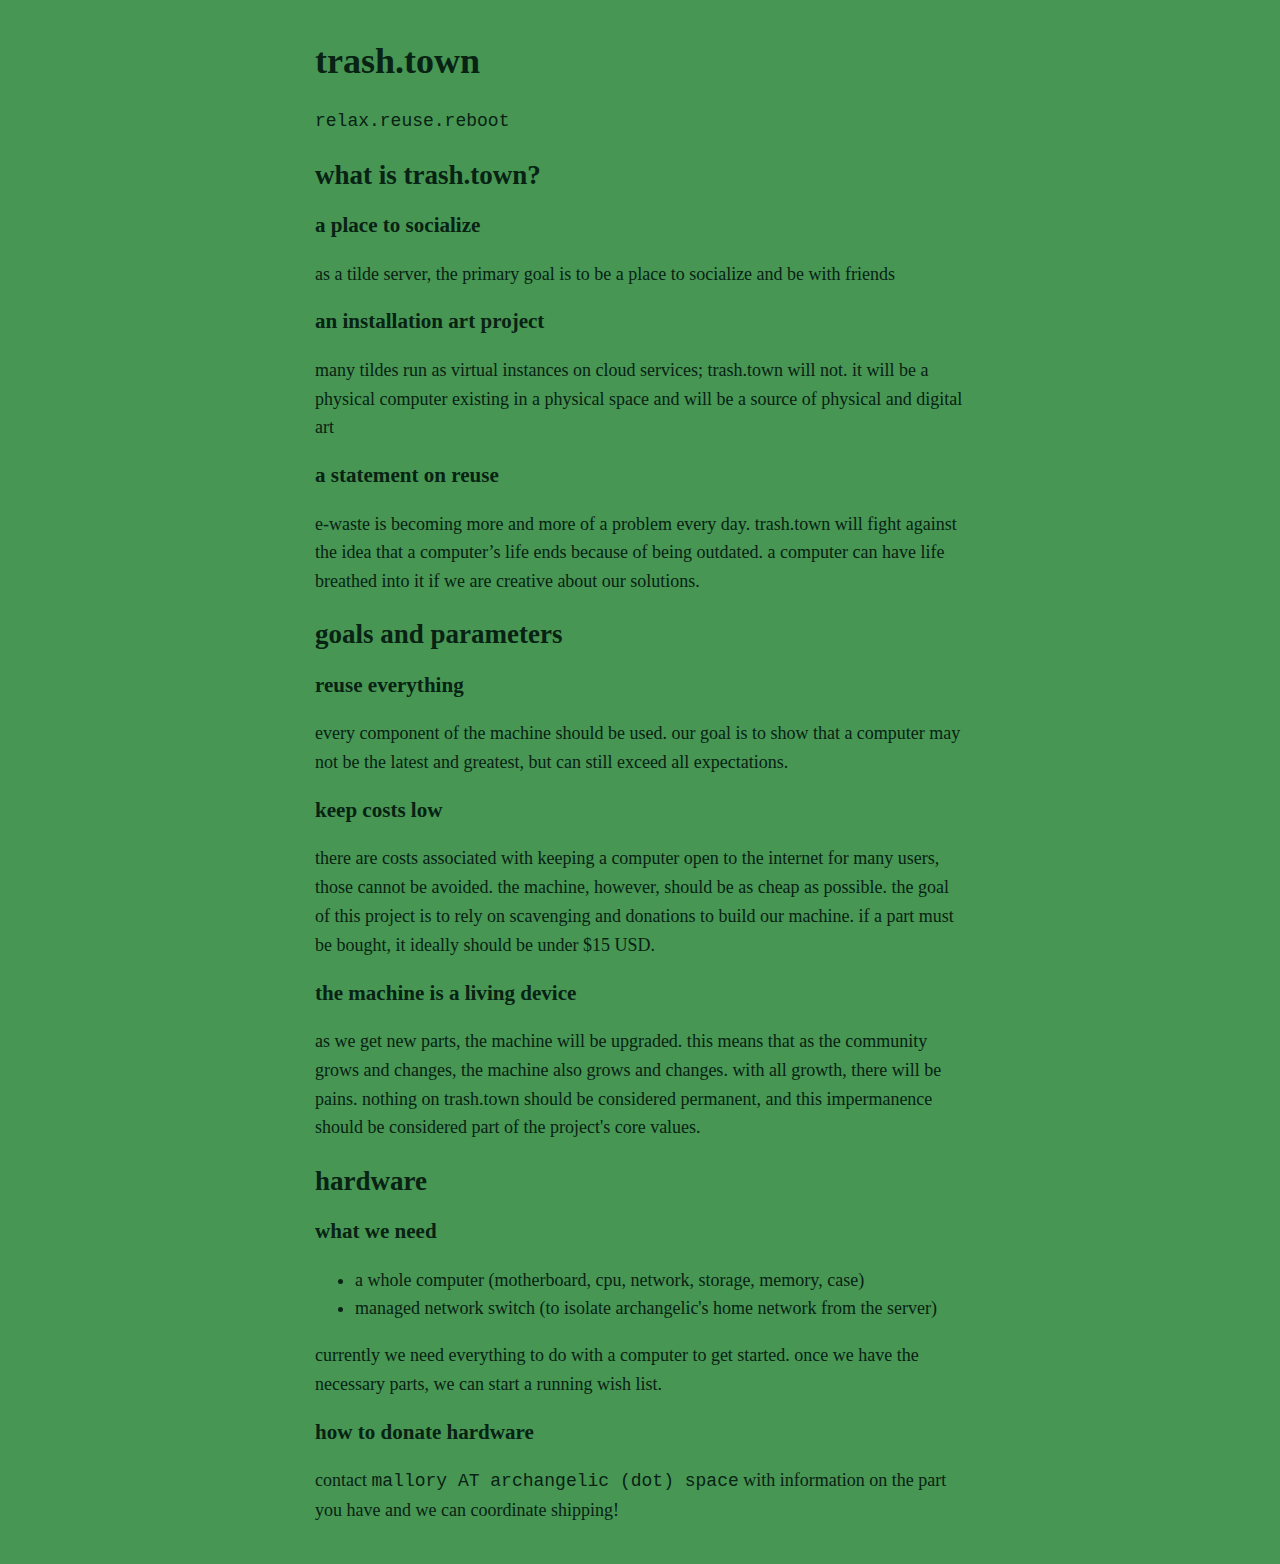
==== docs/index.html @ e5f98b77 "add static page" ====
<html>
<head>
    <meta charset="utf-8">
    <meta name="viewport" content="width=device-width, initial-scale=1">
    <link rel="stylesheet" href="style/style.css">
    <link rel="stylesheet" media="screen" href="https://fontlibrary.org/face/fantasque-sans-mono" type="text/css"/>
    <title>trash.town - relax.reuse.reboot</title>
</head>
<body>
<h1>trash.town</h1>
<p><code>relax.reuse.reboot</code></p>
<h2>what is trash.town?</h2>
<h3>a place to socialize</h3>
<p>as a tilde server, the primary goal is to be a place to socialize and be with friends</p>
<h3>an installation art project</h3>
<p>many tildes run as virtual instances on cloud services; trash.town will not. it will be a physical computer existing in a physical space and will be a source of physical and digital art</p>
<h3>a statement on reuse</h3>
<p>e-waste is becoming more and more of a problem every day. trash.town will fight against the idea that a computer’s life ends because of being outdated. a computer can have life breathed into it if we are creative about our solutions.</p>
<h2>goals and parameters</h2>
<h3>reuse everything</h3>
<p>every component of the machine should be used. our goal is to show that a computer may not be the latest and greatest, but can still exceed all expectations.</p>
<h3>keep costs low</h3>
<p>there are costs associated with keeping a computer open to the internet for many users, those cannot be avoided. the machine, however, should be as cheap as possible. the goal of this project is to rely on scavenging and donations to build our machine. if a part must be bought, it ideally should be under $15 USD.</p>
<h3>the machine is a living device</h3>
<p>as we get new parts, the machine will be upgraded. this means that as the community grows and changes, the machine also grows and changes. with all growth, there will be pains. nothing on trash.town should be considered permanent, and this impermanence should be considered part of the project's core values.</p>
<h2>hardware</h2>
<h3>what we need</h3>
<ul>
<li>a whole computer (motherboard, cpu, network, storage, memory, case)</li>
<li>managed network switch (to isolate archangelic's home network from the server)</li>
</ul>
<p>currently we need everything to do with a computer to get started. once we have the necessary parts, we can start a running wish list.</p>
<h3>how to donate hardware</h3>
<p>contact <code>mallory AT archangelic (dot) space</code> with information on the part you have and we can coordinate shipping!</p>
</html>
---- docs/style/style.css ----
body {
    background-color: #479654;
    color: #082213;
    font-family: 'FantasqueSansMonoRegular';
    margin: 40px auto;
    max-width: 650px;
    line-height: 1.6;
    font-size: 18px;
    padding:0 10px
}

h1,h2,h3{line-height:1.2}
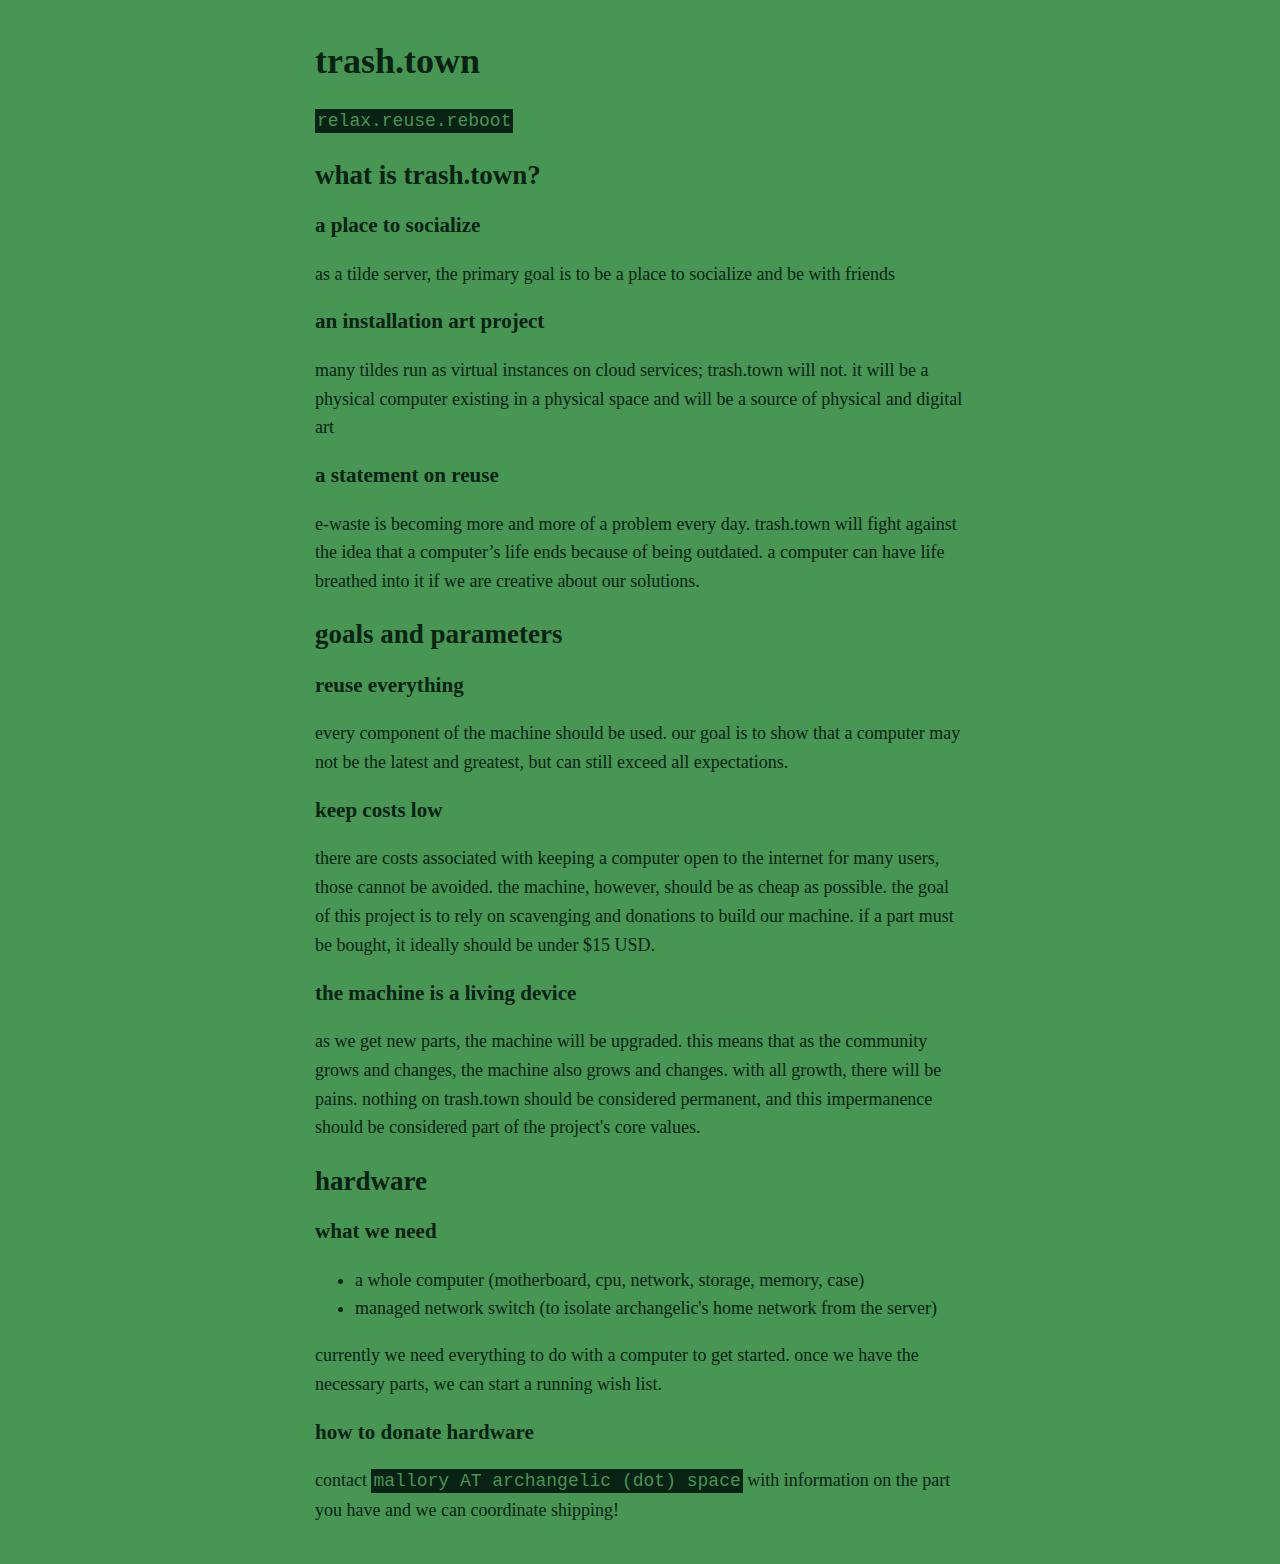
==== commit 5a332c3c: "style changes and favicon" ====
--- a/docs/index.html
+++ b/docs/index.html
@@ -4,6 +4,7 @@
     <meta name="viewport" content="width=device-width, initial-scale=1">
     <link rel="stylesheet" href="style/style.css">
     <link rel="stylesheet" media="screen" href="https://fontlibrary.org/face/fantasque-sans-mono" type="text/css"/>
+    <link rel="icon" type="image/png" href="images/favicon.png">
     <title>trash.town - relax.reuse.reboot</title>
 </head>
 <body>
--- a/docs/style/style.css
+++ b/docs/style/style.css
@@ -9,4 +9,10 @@
     padding:0 10px
 }
 
-h1,h2,h3{line-height:1.2}+h1,h2,h3{line-height:1.2}
+
+code {
+    background-color: #082213;
+    color: #479654;
+    padding: 2px;
+}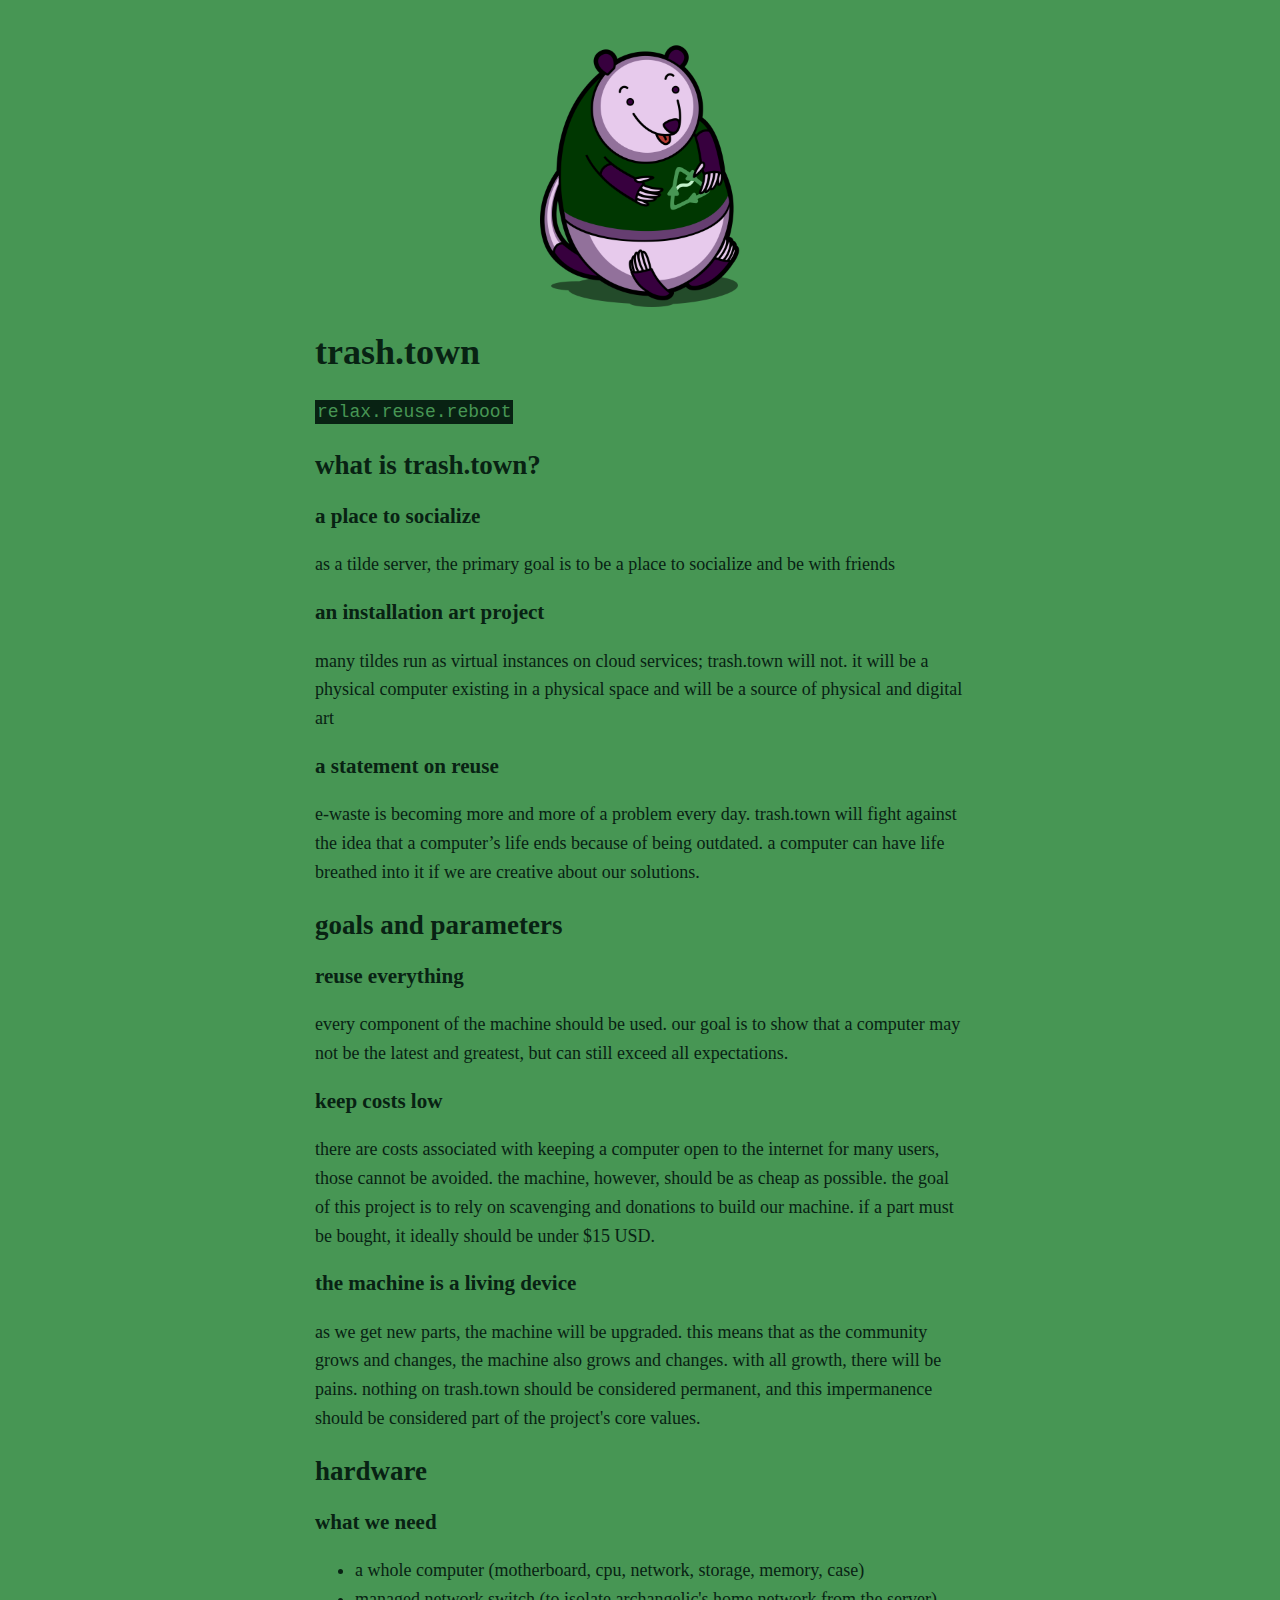
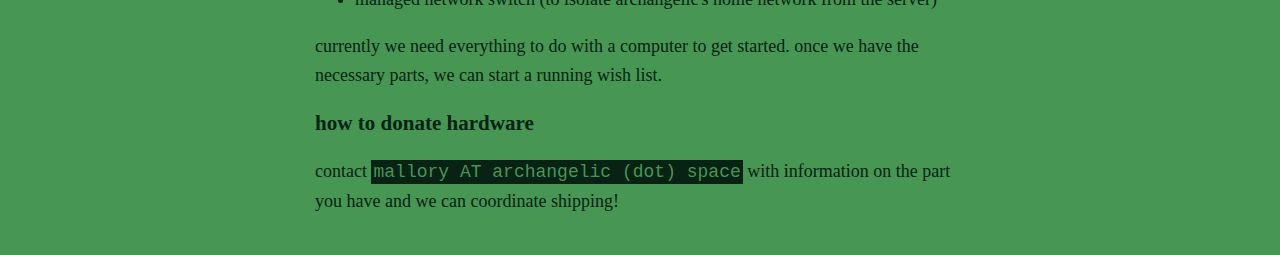
==== commit 61898256: "add mascot" ====
--- a/docs/index.html
+++ b/docs/index.html
@@ -8,6 +8,7 @@
     <title>trash.town - relax.reuse.reboot</title>
 </head>
 <body>
+<center><img src="images/mascot.png" width=200/></center>
 <h1>trash.town</h1>
 <p><code>relax.reuse.reboot</code></p>
 <h2>what is trash.town?</h2>
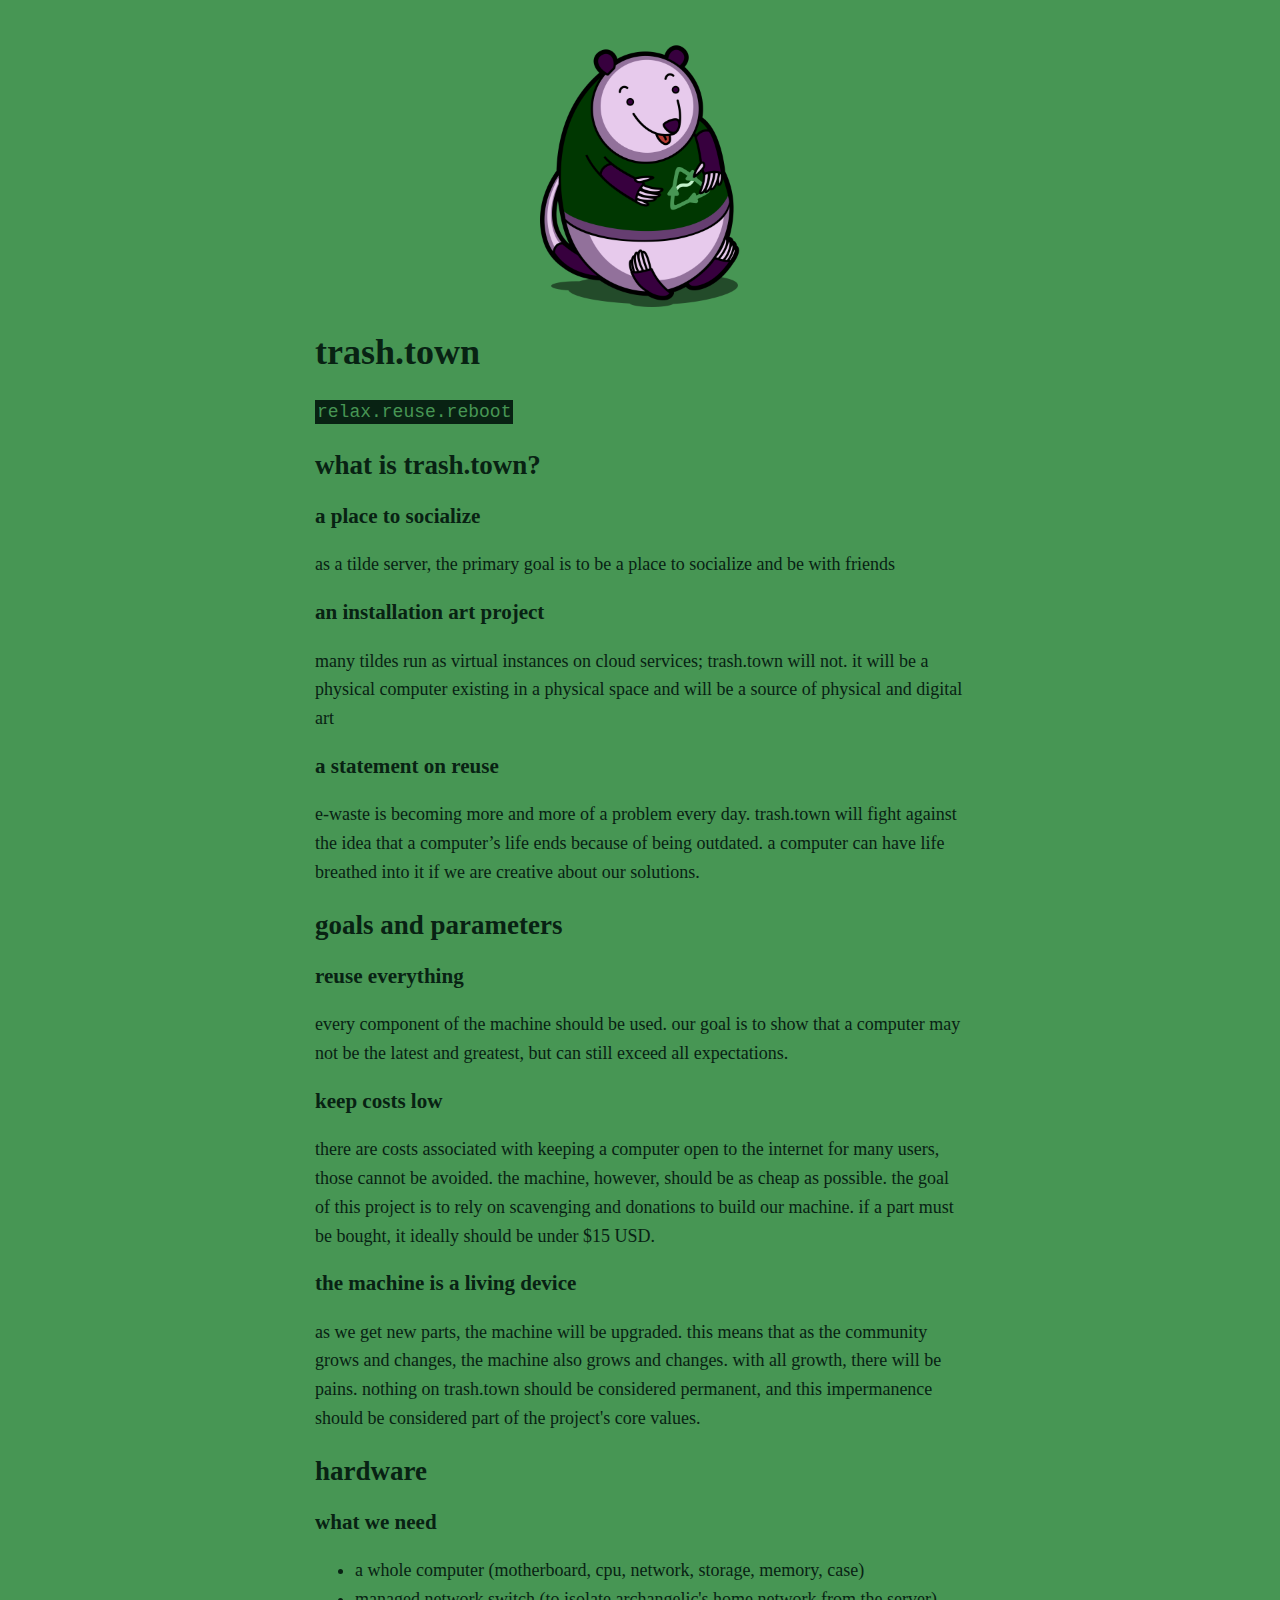
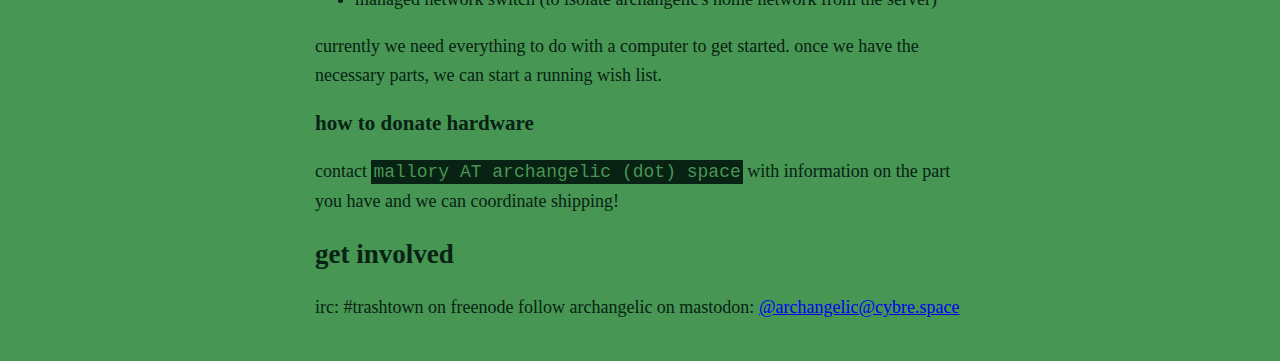
==== commit 42c23e3c: "add getting involved" ====
--- a/docs/index.html
+++ b/docs/index.html
@@ -34,4 +34,7 @@
 <p>currently we need everything to do with a computer to get started. once we have the necessary parts, we can start a running wish list.</p>
 <h3>how to donate hardware</h3>
 <p>contact <code>mallory AT archangelic (dot) space</code> with information on the part you have and we can coordinate shipping!</p>
+<h2>get involved</h2>
+<p>irc: #trashtown on freenode
+follow archangelic on mastodon: <a href="https://cybre.space/@archangelic">@archangelic@cybre.space</a></p>
 </html>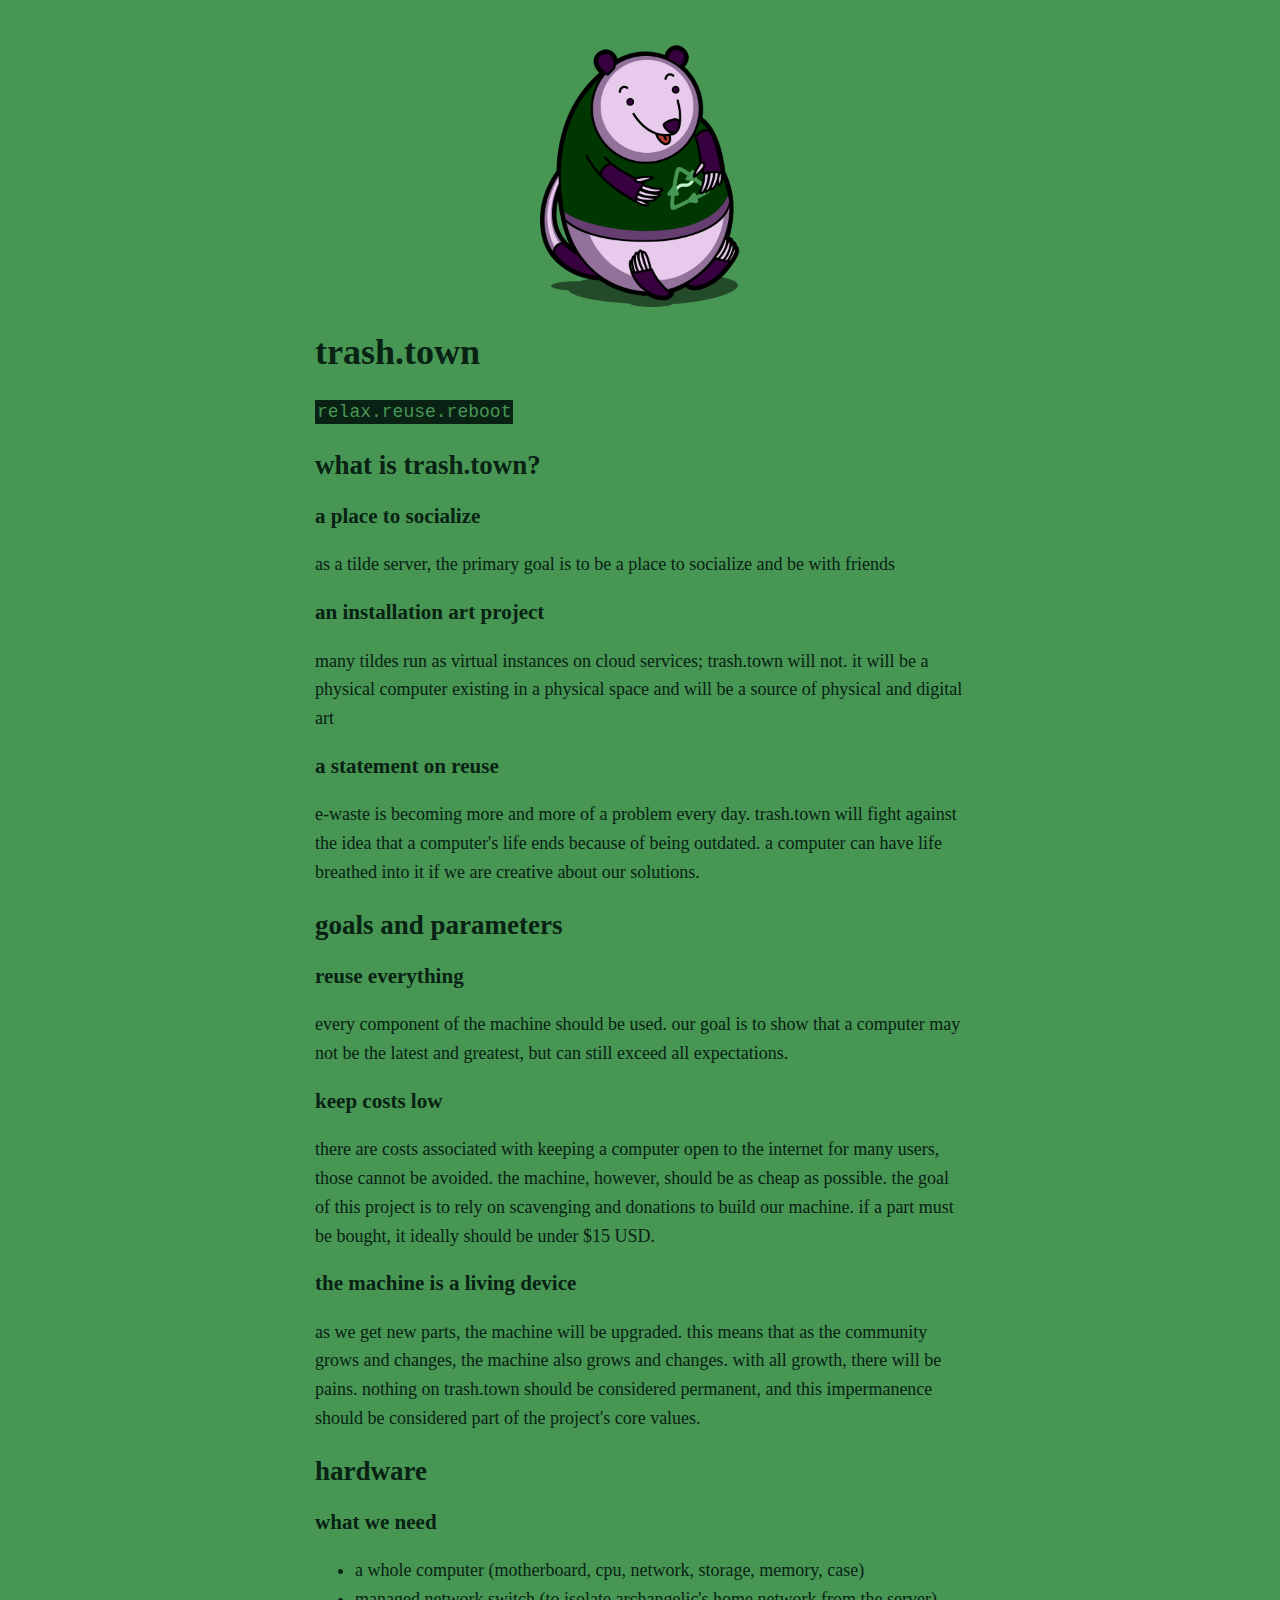
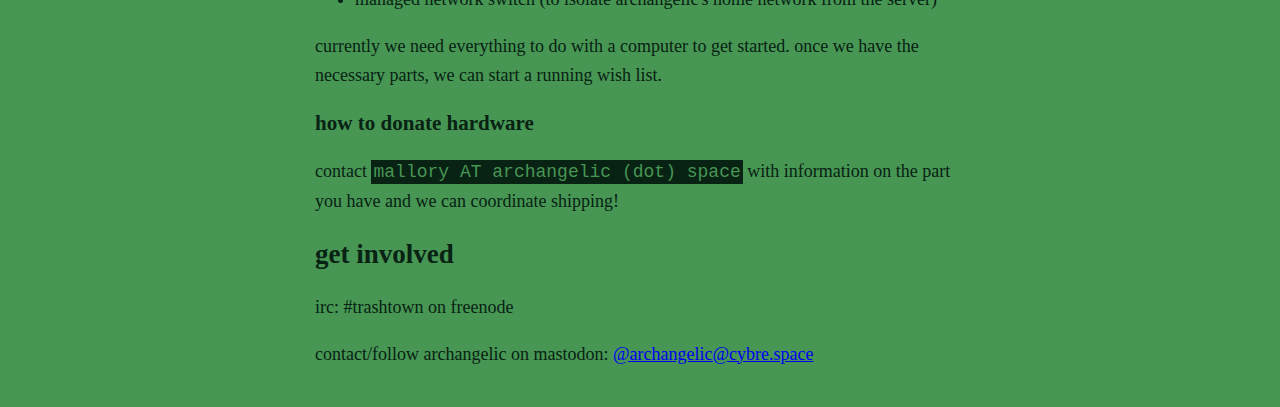
==== commit f5092e1c: "fix readme" ====
--- a/docs/index.html
+++ b/docs/index.html
@@ -17,7 +17,7 @@
 <h3>an installation art project</h3>
 <p>many tildes run as virtual instances on cloud services; trash.town will not. it will be a physical computer existing in a physical space and will be a source of physical and digital art</p>
 <h3>a statement on reuse</h3>
-<p>e-waste is becoming more and more of a problem every day. trash.town will fight against the idea that a computer’s life ends because of being outdated. a computer can have life breathed into it if we are creative about our solutions.</p>
+<p>e-waste is becoming more and more of a problem every day. trash.town will fight against the idea that a computer's life ends because of being outdated. a computer can have life breathed into it if we are creative about our solutions.</p>
 <h2>goals and parameters</h2>
 <h3>reuse everything</h3>
 <p>every component of the machine should be used. our goal is to show that a computer may not be the latest and greatest, but can still exceed all expectations.</p>
@@ -35,6 +35,6 @@
 <h3>how to donate hardware</h3>
 <p>contact <code>mallory AT archangelic (dot) space</code> with information on the part you have and we can coordinate shipping!</p>
 <h2>get involved</h2>
-<p>irc: #trashtown on freenode
-follow archangelic on mastodon: <a href="https://cybre.space/@archangelic">@archangelic@cybre.space</a></p>
+<p>irc: #trashtown on freenode</p>
+<p>contact/follow archangelic on mastodon: <a href="https://cybre.space/@archangelic">@archangelic@cybre.space</a></p>
 </html>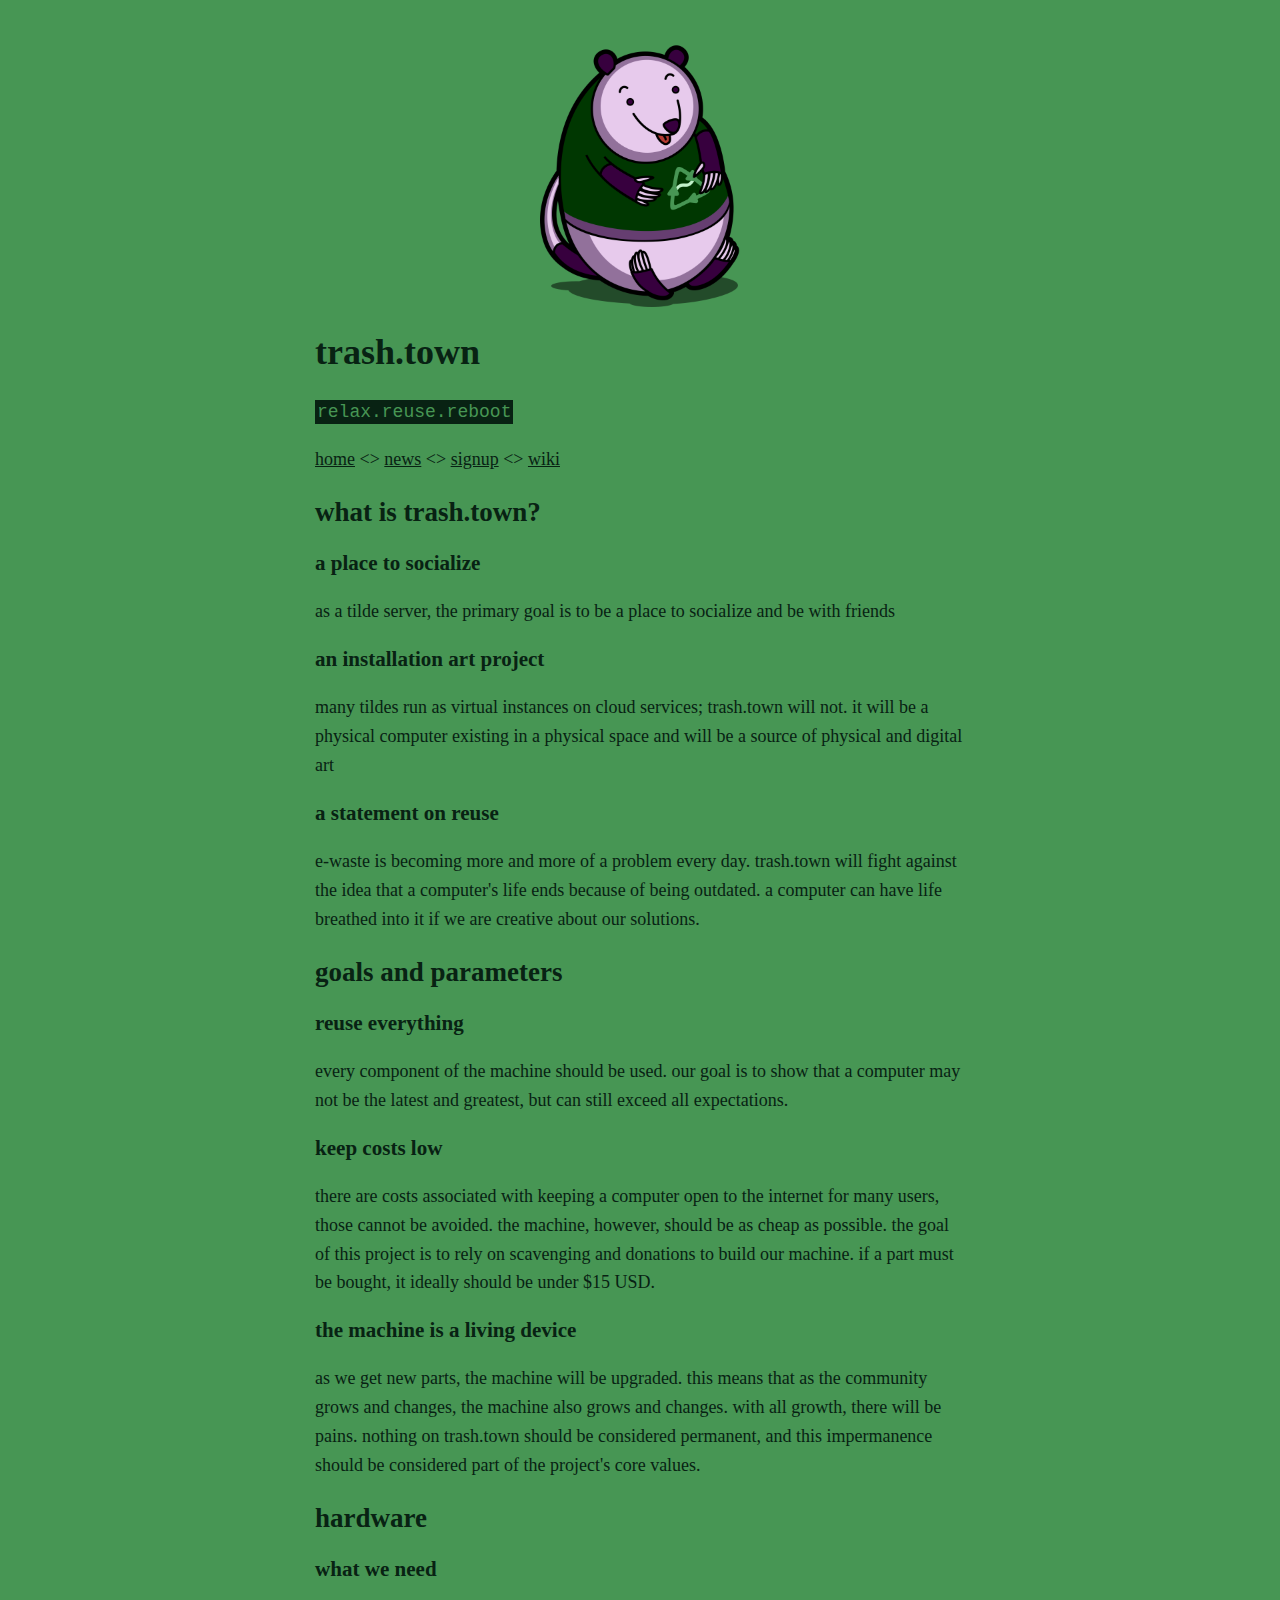
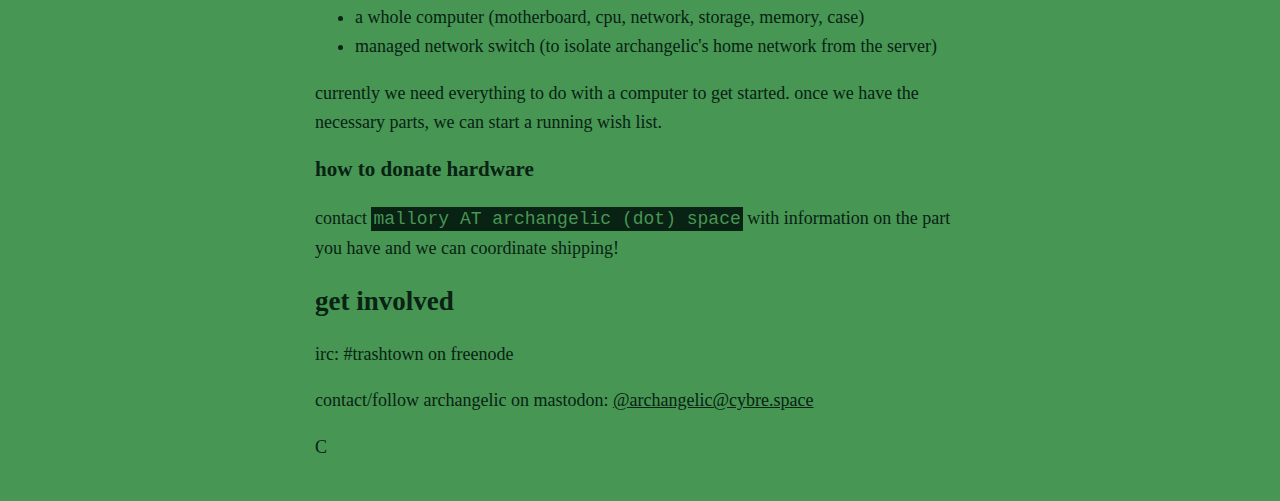
==== commit dcde8de4: "added a nav bar, news page, signup preparation page, a wiki, and added link colouring" ====
--- a/docs/index.html
+++ b/docs/index.html
@@ -1,40 +1,62 @@
 <html>
-<head>
+  <head>
     <meta charset="utf-8">
     <meta name="viewport" content="width=device-width, initial-scale=1">
     <link rel="stylesheet" href="style/style.css">
-    <link rel="stylesheet" media="screen" href="https://fontlibrary.org/face/fantasque-sans-mono" type="text/css"/>
+    <link rel="stylesheet" media="screen"
+                           href="https://fontlibrary.org/face/fantasque-sans-mono"
+                           type="text/css"/>
     <link rel="icon" type="image/png" href="images/favicon.png">
     <title>trash.town - relax.reuse.reboot</title>
-</head>
-<body>
-<center><img src="images/mascot.png" width=200/></center>
-<h1>trash.town</h1>
-<p><code>relax.reuse.reboot</code></p>
-<h2>what is trash.town?</h2>
-<h3>a place to socialize</h3>
-<p>as a tilde server, the primary goal is to be a place to socialize and be with friends</p>
-<h3>an installation art project</h3>
-<p>many tildes run as virtual instances on cloud services; trash.town will not. it will be a physical computer existing in a physical space and will be a source of physical and digital art</p>
-<h3>a statement on reuse</h3>
-<p>e-waste is becoming more and more of a problem every day. trash.town will fight against the idea that a computer's life ends because of being outdated. a computer can have life breathed into it if we are creative about our solutions.</p>
-<h2>goals and parameters</h2>
-<h3>reuse everything</h3>
-<p>every component of the machine should be used. our goal is to show that a computer may not be the latest and greatest, but can still exceed all expectations.</p>
-<h3>keep costs low</h3>
-<p>there are costs associated with keeping a computer open to the internet for many users, those cannot be avoided. the machine, however, should be as cheap as possible. the goal of this project is to rely on scavenging and donations to build our machine. if a part must be bought, it ideally should be under $15 USD.</p>
-<h3>the machine is a living device</h3>
-<p>as we get new parts, the machine will be upgraded. this means that as the community grows and changes, the machine also grows and changes. with all growth, there will be pains. nothing on trash.town should be considered permanent, and this impermanence should be considered part of the project's core values.</p>
-<h2>hardware</h2>
-<h3>what we need</h3>
-<ul>
-<li>a whole computer (motherboard, cpu, network, storage, memory, case)</li>
-<li>managed network switch (to isolate archangelic's home network from the server)</li>
-</ul>
-<p>currently we need everything to do with a computer to get started. once we have the necessary parts, we can start a running wish list.</p>
-<h3>how to donate hardware</h3>
-<p>contact <code>mallory AT archangelic (dot) space</code> with information on the part you have and we can coordinate shipping!</p>
-<h2>get involved</h2>
-<p>irc: #trashtown on freenode</p>
-<p>contact/follow archangelic on mastodon: <a href="https://cybre.space/@archangelic">@archangelic@cybre.space</a></p>
-</html>+  </head>
+  <body>
+    <center><img src="images/mascot.png" width=200/></center>
+    <h1>trash.town</h1>
+    <p><code>relax.reuse.reboot</code></p>
+    <nav>
+      <a href="index.html">home</a> <>
+      <a href="news.html">news</a> <>
+      <a href="signup.html">signup</a> <>
+      <a href="wiki/index.html">wiki</a>
+    </nav>
+    <h2>what is trash.town?</h2>
+    <h3>a place to socialize</h3>
+    <p>as a tilde server, the primary goal is to be a place to socialize and be with friends</p>
+    <h3>an installation art project</h3>
+    <p>many tildes run as virtual instances on cloud services; trash.town will not. it will be a
+    physical computer existing in a physical space and will be a source of physical and digital
+    art</p>
+    <h3>a statement on reuse</h3>
+    <p>e-waste is becoming more and more of a problem every day. trash.town will fight against the
+    idea that a computer's life ends because of being outdated. a computer can have life breathed
+    into it if we are creative about our solutions.</p>
+    <h2>goals and parameters</h2>
+    <h3>reuse everything</h3>
+    <p>every component of the machine should be used. our goal is to show that a computer may not be
+    the latest and greatest, but can still exceed all expectations.</p>
+    <h3>keep costs low</h3>
+    <p>there are costs associated with keeping a computer open to the internet for many users, those
+    cannot be avoided. the machine, however, should be as cheap as possible. the goal of this
+    project is to rely on scavenging and donations to build our machine. if a part must be bought,
+    it ideally should be under $15 USD.</p>
+    <h3>the machine is a living device</h3>
+    <p>as we get new parts, the machine will be upgraded. this means that as the community grows and
+    changes, the machine also grows and changes. with all growth, there will be pains. nothing on
+    trash.town should be considered permanent, and this impermanence should be considered part of
+    the project's core values.</p>
+    <h2>hardware</h2>
+    <h3>what we need</h3>
+    <ul>
+      <li>a whole computer (motherboard, cpu, network, storage, memory, case)</li>
+      <li>managed network switch (to isolate archangelic's home network from the server)</li>
+    </ul>
+    <p>currently we need everything to do with a computer to get started. once we have the necessary
+    parts, we can start a running wish list.</p>
+    <h3>how to donate hardware</h3>
+    <p>contact <code>mallory AT archangelic (dot) space</code> with information on the part you have
+    and we can coordinate shipping!</p>
+    <h2>get involved</h2>
+    <p>irc: #trashtown on freenode</p>
+    <p>contact/follow archangelic on mastodon: <a href="https://cybre.space/@archangelic">@archangelic@cybre.space</a></p>
+</html>
+C
--- a/docs/style/style.css
+++ b/docs/style/style.css
@@ -1,18 +1,21 @@
 body {
-    background-color: #479654;
-    color: #082213;
-    font-family: 'FantasqueSansMonoRegular';
-    margin: 40px auto;
-    max-width: 650px;
-    line-height: 1.6;
-    font-size: 18px;
-    padding:0 10px
+  background-color: #479654;
+  color: #082213;
+  font-family: 'FantasqueSansMonoRegular';
+  margin: 40px auto;
+  max-width: 650px;
+  line-height: 1.6;
+  font-size: 18px;
+  padding:0 10px
 }
 
 h1,h2,h3{line-height:1.2}
 
+a{color:#082213;}
+
 code {
-    background-color: #082213;
-    color: #479654;
-    padding: 2px;
-}+  background-color: #082213;
+  color: #479654;
+  padding: 2px;
+}
+
